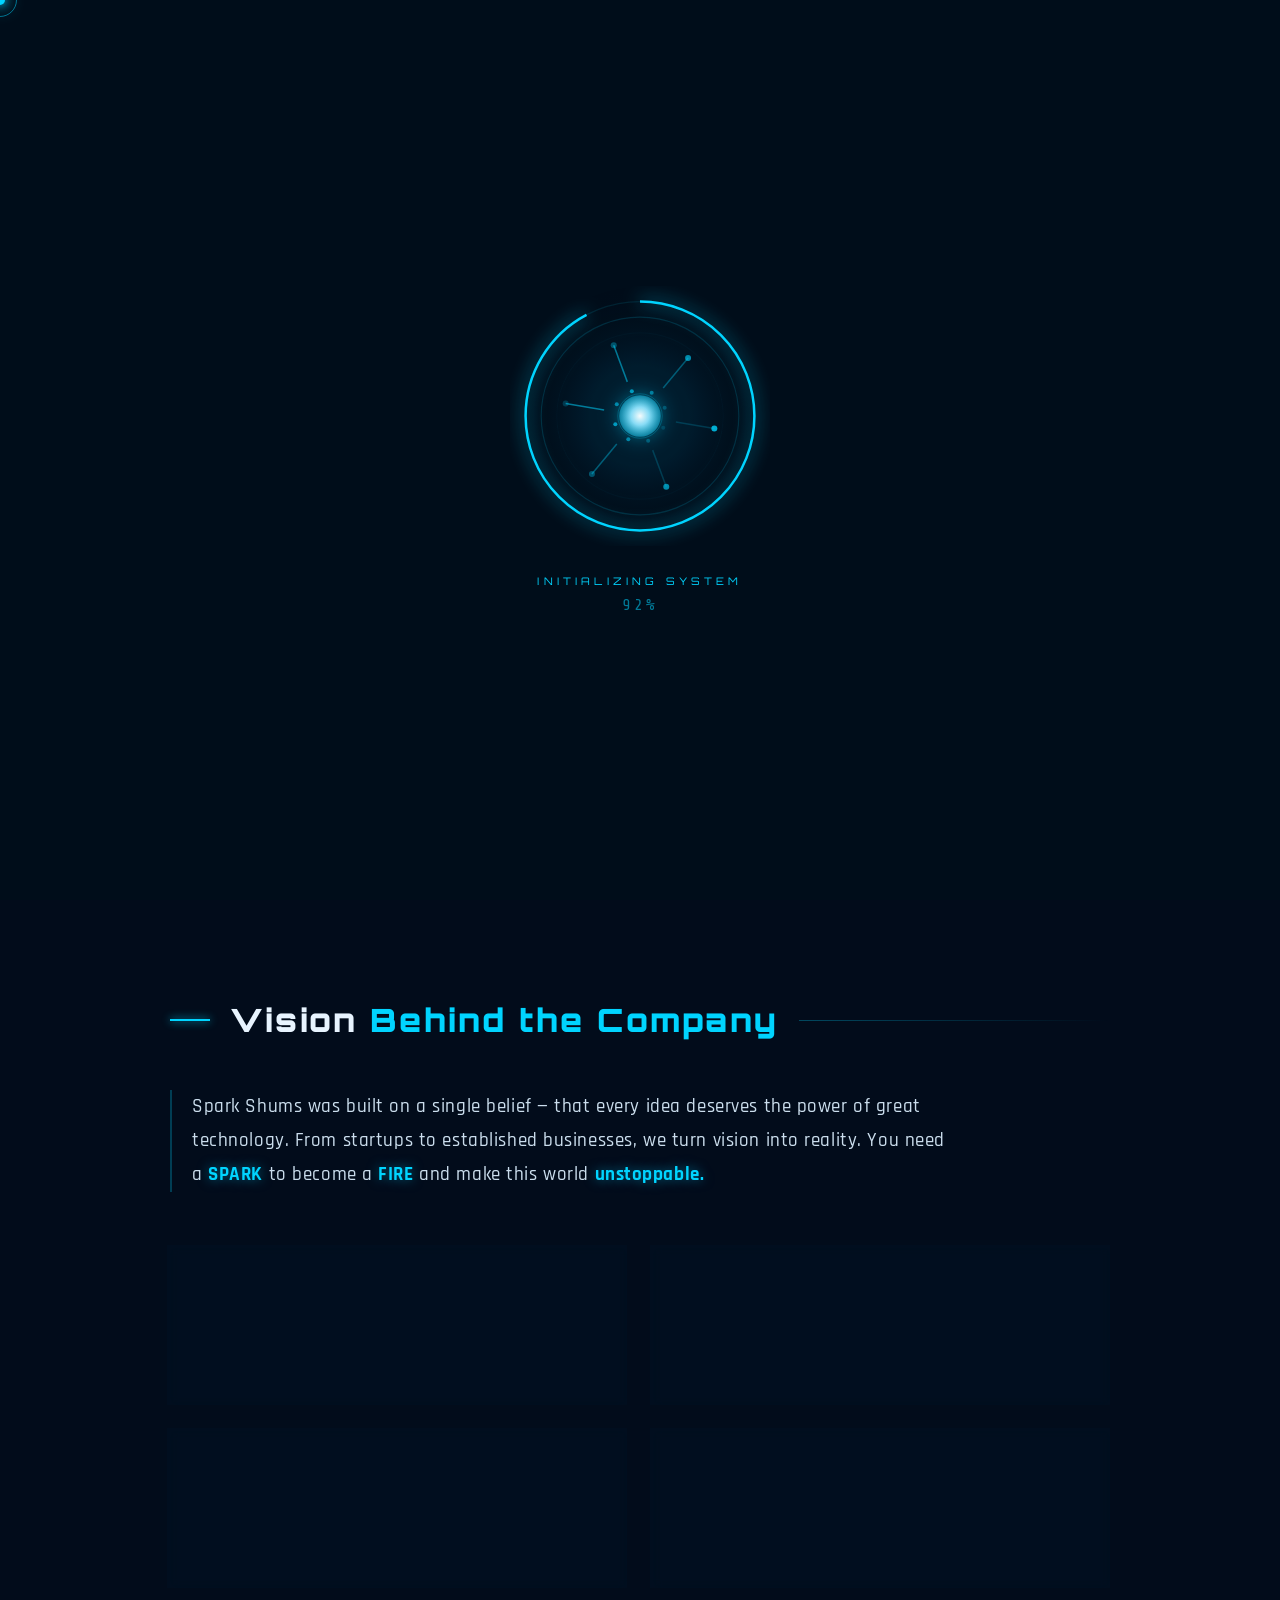
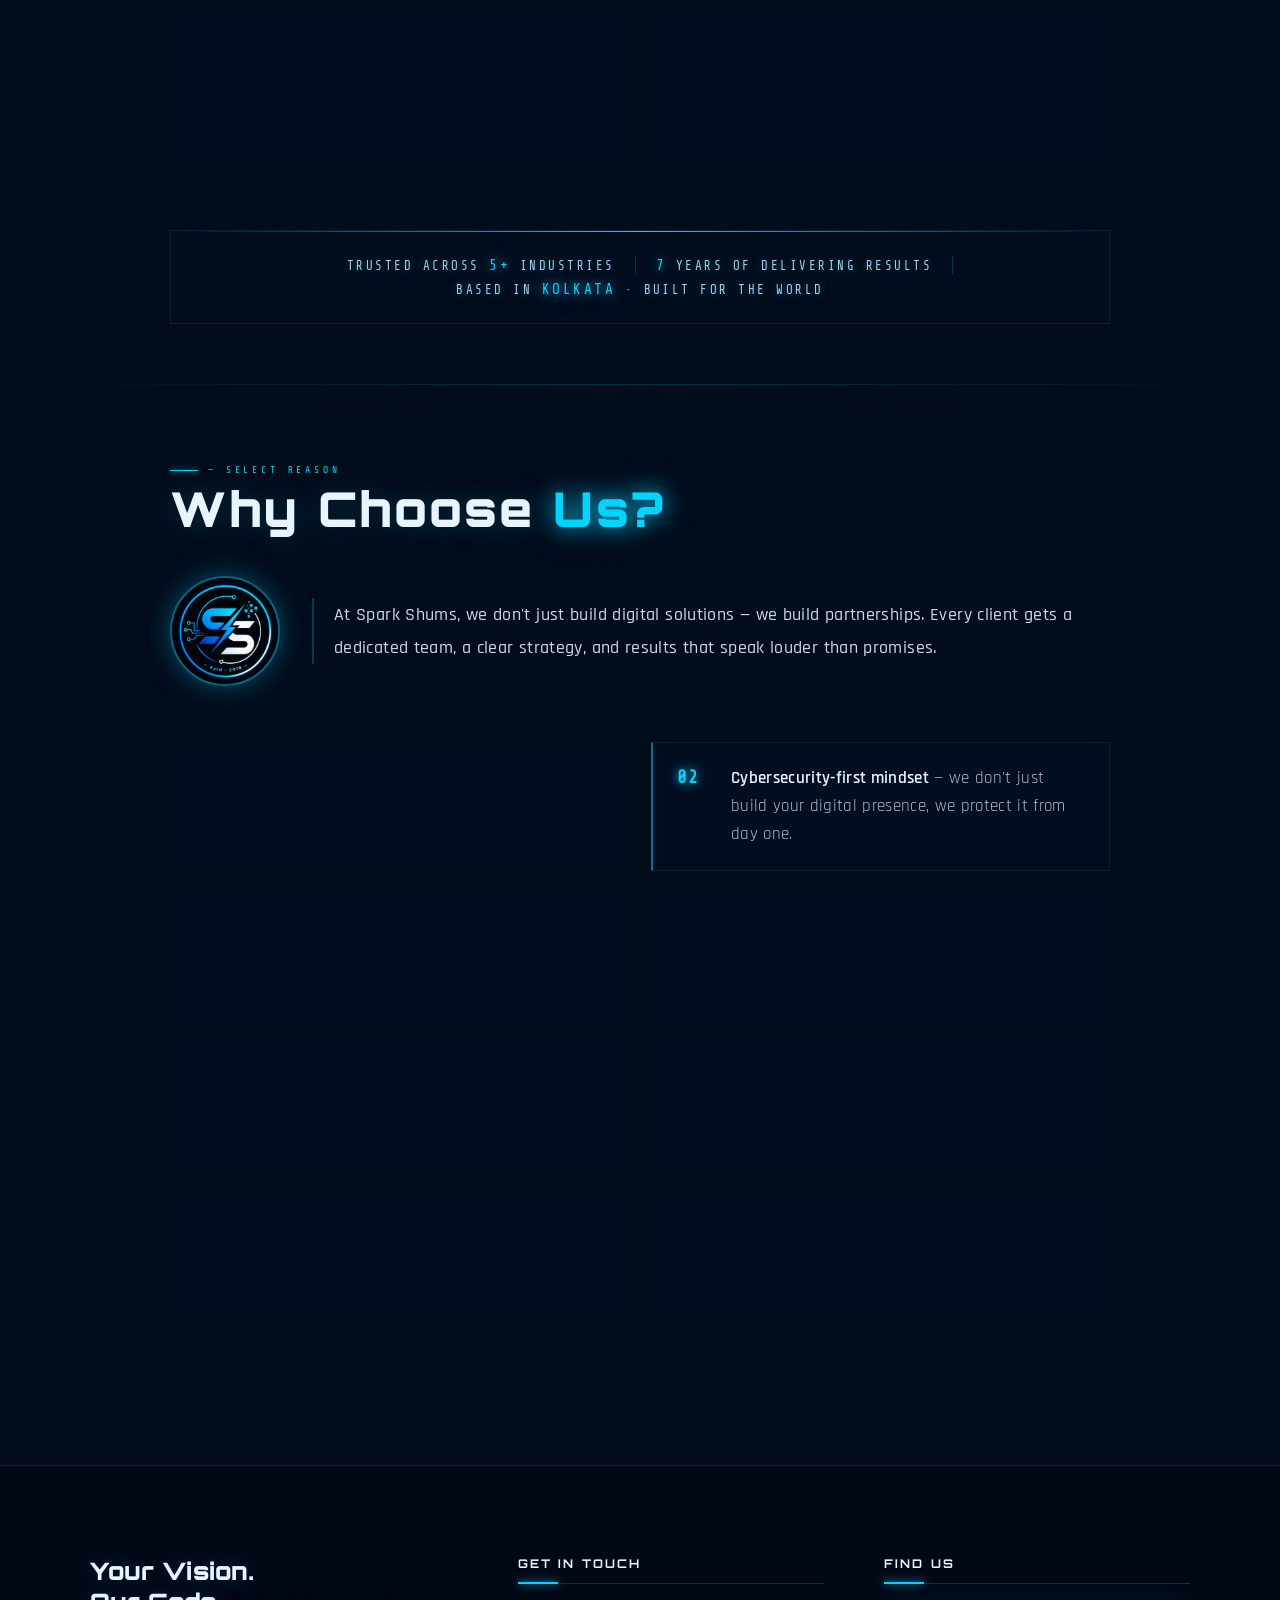
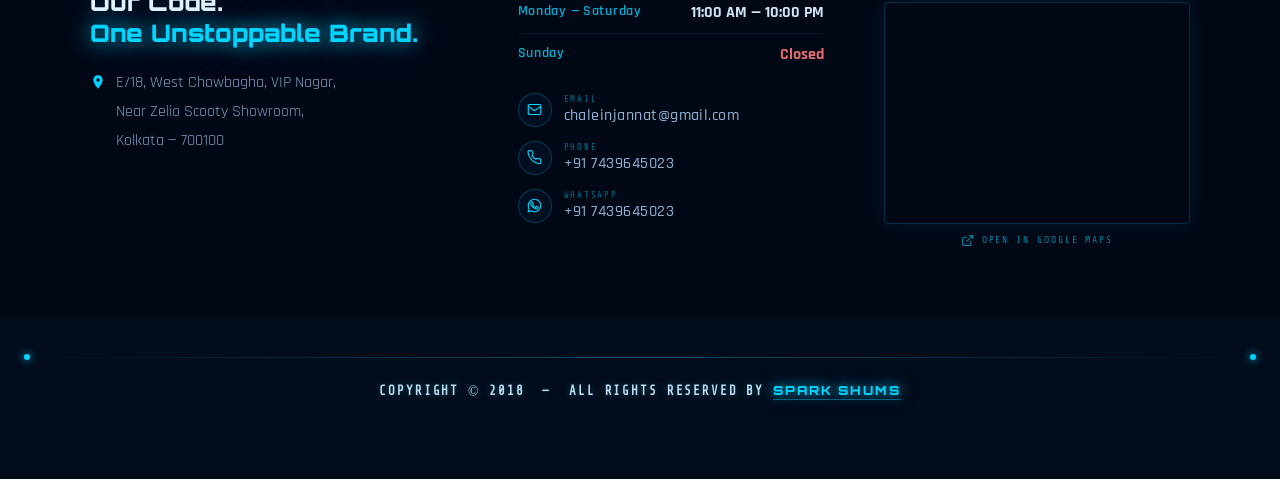
==== index.html @ 6a5eb7f6 "Add files via upload" ====
<!DOCTYPE html>
<html lang="en">
<head>
<meta charset="UTF-8">
<meta name="viewport" content="width=device-width, initial-scale=1.0, maximum-scale=1.0">
<meta name="theme-color" content="#020c1b">
<title>Home — Spark Shums</title>
<link rel="stylesheet" href="style.css">
<style>
/* ===== HOME PAGE SPECIFIC ===== */

/* Home layout */
#home {
  min-height: calc(100vh - var(--nav-h));
  display: flex;
  flex-direction: column;
  align-items: center;
  justify-content: center;
  padding: 40px 24px 80px;
  position: relative;
  gap: 40px;
}
@media(min-width:820px){
  #home {
    flex-direction: row;
    align-items: center;
    padding: 60px 8% 60px 10%;
    gap: 0;
  }
}

/* Text side */
.home-text {
  flex: 1;
  display: flex;
  flex-direction: column;
  align-items: flex-start;
  max-width: 560px;
}

@media(min-width:820px){
  .home-text {
    padding-right: 40px;
  }
}

.home-tag {
  font-family: 'Share Tech Mono', monospace;
  font-size: 0.62rem;
  color: var(--blue-glow);
  letter-spacing: 0.35em;
  margin-bottom: 20px;
  opacity: 0.8;
  display: flex;
  align-items: center;
  gap: 10px;
}
.home-tag::before {
  content:'';
  display:inline-block;
  width:30px; height:1px;
  background:var(--blue-glow);
  box-shadow:0 0 6px var(--blue-glow);
  flex-shrink:0;
}

.home-title {
  font-family: 'Orbitron', monospace;
  font-size: clamp(2rem, 8vw, 4.2rem);
  font-weight: 900;
  line-height: 1.05;
  color: var(--white-cold);
  text-shadow: 0 0 40px rgba(0,212,255,0.25);
  margin-bottom: 22px;
}
.home-title .accent {
  color: var(--blue-glow);
  text-shadow: var(--text-glow);
  display: block;
}

.home-sub {
  font-size: clamp(0.95rem, 3vw, 1.1rem);
  color: rgba(220,240,255,0.88);
  line-height: 1.7;
  font-weight: 500;
  letter-spacing: 0.04em;
  margin-bottom: 32px;
  max-width: 440px;
}

.hud-stats {
  display: flex;
  align-items: center;
  gap: 16px;
  flex-wrap: wrap;
}
.stat-block {
  font-family: 'Share Tech Mono', monospace;
  font-size: clamp(0.65rem, 1.5vw, 0.75rem);
  color: rgba(0,212,255,0.6);
  letter-spacing: 0.12em;
  line-height: 1.5;
}
.stat-block strong {
  display: block;
  font-size: clamp(1.4rem, 3.5vw, 2rem);
  color: var(--blue-glow);
  font-weight: 700;
  text-shadow: 0 0 14px rgba(0,212,255,0.8), 0 0 28px rgba(0,212,255,0.4);
  letter-spacing: 0.05em;
  line-height: 1.1;
  margin-bottom: 4px;
}
.stat-sep {
  width: 1px;
  height: 40px;
  background: rgba(0,212,255,0.25);
  flex-shrink: 0;
}

/* Arc reactor side */
.arc-wrap {
  position: relative;
  display: flex;
  align-items: center;
  justify-content: center;
  flex-shrink: 0;
  /* Limit pointer area to exact canvas size so scrolling outside works */
  pointer-events: none;
}

#arcCanvas {
  width: 280px;
  height: 280px;
  touch-action: pan-y; /* allow vertical scroll on mobile */
  cursor: grab;
  display: block;
  pointer-events: auto;
}
#arcCanvas:active{ cursor:grabbing; }

@media(min-width:400px){ #arcCanvas{ width:320px; height:320px; } }
@media(min-width:820px){
  #arcCanvas{
    width:500px; height:500px;
    touch-action: none; /* full control on desktop */
  }
}
@media(min-width:1100px){ #arcCanvas{ width:560px; height:560px; } }

.arc-hint {
  position:absolute; bottom:-26px; left:50%; transform:translateX(-50%);
  font-family:'Share Tech Mono',monospace;
  font-size:0.55rem; color:rgba(0,212,255,0.35);
  letter-spacing:0.3em; white-space:nowrap;
  animation:blink 2s ease-in-out infinite;
}

/* ===== VISION SECTION ===== */
#vision {
  position: relative;
  z-index: 10;
  padding: 60px 24px 50px;
  max-width: 1100px;
  margin: 0 auto;
}

@media(min-width:600px){ #vision{ padding:80px 40px 50px; } }
@media(min-width:900px){ #vision{ padding:100px 80px 60px; } }

/* Section heading row */
.vision-heading-row {
  display: flex;
  align-items: center;
  gap: 20px;
  margin-bottom: 50px;
}
.vision-heading-row::before {
  content:'';
  display: none;
  width: 40px; height: 2px;
  background: var(--blue-glow);
  box-shadow: 0 0 8px var(--blue-glow);
  flex-shrink: 0;
}
.vision-heading-row::after {
  content:'';
  display: none;
  flex: 1;
  height: 1px;
  background: linear-gradient(90deg, rgba(0,212,255,0.3), transparent);
}
@media(min-width:600px){
  .vision-heading-row::before { display: block; }
  .vision-heading-row::after  { display: block; }
}

.vision-heading {
  font-family: 'Orbitron', monospace;
  font-size: clamp(1.2rem, 4vw, 2rem);
  font-weight: 900;
  color: var(--white-cold);
  letter-spacing: 0.08em;
  white-space: nowrap;
}
.vision-heading span { color: var(--blue-glow); }

/* Intro paragraph */
.vision-intro {
  font-family: 'Rajdhani', sans-serif;
  font-size: clamp(1rem, 2.5vw, 1.18rem);
  color: rgba(220,240,255,0.92);
  line-height: 1.8;
  font-weight: 500;
  letter-spacing: 0.03em;
  margin-bottom: 56px;
  max-width: 780px;
  border-left: 2px solid rgba(0,212,255,0.25);
  padding-left: 20px;
}
.vision-intro strong {
  color: var(--blue-glow);
  font-weight: 700;
  text-shadow: 0 0 12px rgba(0,212,255,0.5);
}

/* Points grid */
.vision-points {
  display: grid;
  grid-template-columns: 1fr;
  gap: 20px;
  margin-bottom: 60px;
}
@media(min-width:700px){
  .vision-points { grid-template-columns: 1fr 1fr; gap: 22px; }
}
@media(min-width:1000px){
  .vision-points { grid-template-columns: 1fr 1fr; gap: 26px; }
}

.vision-point {
  display: flex;
  align-items: flex-start;
  gap: 18px;
  padding: 22px 24px;
  border: 1px solid rgba(0,212,255,0.1);
  border-left: 2px solid rgba(0,212,255,0.5);
  background: rgba(0,20,40,0.35);
  backdrop-filter: blur(4px);
  position: relative;
  transition: border-color 0.3s, background 0.3s, transform 0.3s;
  cursor: default;
}
.vision-point:hover {
  border-left-color: var(--blue-glow);
  border-color: rgba(0,212,255,0.25);
  background: rgba(0,30,55,0.5);
  transform: translateX(4px);
  box-shadow: 0 0 24px rgba(0,212,255,0.06), -3px 0 12px rgba(0,212,255,0.15);
}

/* Number badge */
.vp-num {
  font-family: 'Share Tech Mono', monospace;
  font-size: 1.1rem;
  color: var(--blue-glow);
  text-shadow: 0 0 10px rgba(0,212,255,0.8), 0 0 20px rgba(0,212,255,0.4);
  flex-shrink: 0;
  min-width: 36px;
  padding-top: 2px;
  letter-spacing: 0.05em;
  font-weight: 700;
}

/* Point text */
.vp-text {
  font-family: 'Rajdhani', sans-serif;
  font-size: clamp(0.95rem, 2vw, 1.05rem);
  color: rgba(210,235,255,0.8);
  line-height: 1.65;
  font-weight: 400;
  letter-spacing: 0.02em;
}
.vp-text strong {
  color: var(--white-cold);
  font-weight: 600;
}

/* Credibility bar */
.vision-cred {
  display: flex;
  align-items: center;
  justify-content: center;
  flex-wrap: wrap;
  gap: 0;
  padding: 22px 24px;
  border: 1px solid rgba(0,212,255,0.12);
  background: rgba(0,15,30,0.4);
  position: relative;
}
.vision-cred::before {
  content:'';
  position: absolute;
  top:0; left:0; right:0;
  height: 1px;
  background: linear-gradient(90deg, transparent, var(--blue-glow), transparent);
}

.cred-item {
  font-family: 'Share Tech Mono', monospace;
  font-size: clamp(0.65rem, 1.8vw, 0.78rem);
  color: rgba(180,230,255,0.9);
  letter-spacing: 0.2em;
  text-transform: uppercase;
  padding: 4px 20px;
  white-space: nowrap;
  text-shadow: 0 0 8px rgba(0,212,255,0.4);
}
.cred-item span {
  color: var(--blue-glow);
  font-size: 0.9rem;
  text-shadow: 0 0 12px rgba(0,212,255,0.9), 0 0 24px rgba(0,212,255,0.5);
}
.cred-sep {
  width: 1px; height: 18px;
  background: rgba(0,212,255,0.2);
  flex-shrink: 0;
}

/* ===== WHY CHOOSE US ===== */
#whychoose {
  position: relative;
  z-index: 10;
  padding: 50px 24px 100px;
  max-width: 1100px;
  margin: 0 auto;
}
@media(min-width:600px){ #whychoose{ padding:60px 40px 100px; } }
@media(min-width:900px){ #whychoose{ padding:80px 80px 120px; } }

/* Tilted heading */
.wcu-heading-wrap {
  margin-bottom: 20px;
  display: flex;
  align-items: center;
  gap: 18px;
}
.wcu-heading-wrap::after {
  content:'';
  flex:1; height:1px;
  background: linear-gradient(90deg, rgba(0,212,255,0.3), transparent);
  display: none;
}
@media(min-width:600px){ .wcu-heading-wrap::after{ display:block; } }

.wcu-label {
  font-family: 'Share Tech Mono', monospace;
  font-size: 0.6rem;
  color: var(--blue-glow);
  letter-spacing: 0.4em;
  opacity: 0.7;
  text-transform: uppercase;
  margin-bottom: 8px;
  display: flex;
  align-items: center;
  gap: 10px;
}
.wcu-label::before {
  content:''; display:inline-block;
  width:28px; height:1px;
  background:var(--blue-glow);
  box-shadow:0 0 6px var(--blue-glow);
  flex-shrink:0;
}

.wcu-heading {
  font-family: 'Orbitron', monospace;
  font-size: clamp(1.6rem, 5vw, 3rem);
  font-weight: 900;
  color: var(--white-cold);
  letter-spacing: 0.06em;
  display: inline-block;
  transform: rotate(-2deg);
  transform-origin: left center;
  text-shadow: 0 0 30px rgba(0,212,255,0.2);
  margin-bottom: 40px;
  line-height: 1.1;
}
.wcu-heading span {
  color: var(--blue-glow);
  text-shadow: var(--text-glow);
}

/* Logo + intro row */
.wcu-intro-row {
  display: flex;
  align-items: flex-start;
  gap: 32px;
  margin-bottom: 56px;
  flex-direction: column;
  align-items: center;
  text-align: center;
}
@media(min-width:700px){
  .wcu-intro-row {
    flex-direction: row;
    align-items: center;
    text-align: left;
  }
}

.wcu-logo-block {
  flex-shrink: 0;
  display: flex;
  flex-direction: column;
  align-items: center;
  gap: 10px;
}
.wcu-logo-name {
  display: block;
  font-family: 'Orbitron', monospace;
  font-size: 0.9rem;
  font-weight: 900;
  color: var(--blue-glow);
  letter-spacing: 0.15em;
  text-shadow: var(--text-glow);
  white-space: nowrap;
}
@media(min-width:700px){
  .wcu-logo-name { display: none; }
}

.wcu-logo {
  flex-shrink: 0;
  width: 100px; height: 100px;
  border-radius: 50%;
  border: 2px solid rgba(0,212,255,0.45);
  box-shadow: 0 0 24px rgba(0,212,255,0.25), 0 0 48px rgba(0,212,255,0.1);
  overflow: hidden;
  position: relative;
}
.wcu-logo::before {
  content:''; position:absolute; inset:-2px;
  border-radius:50%;
  border:1px solid rgba(0,212,255,0.15);
  animation: spinRing 10s linear infinite;
}
@keyframes spinRing { to { transform:rotate(360deg); } }
.wcu-logo img {
  width:100%; height:100%; object-fit:cover; border-radius:50%;
}

@media(min-width:700px){
  .wcu-logo { width:110px; height:110px; }
}

.wcu-intro {
  font-family: 'Rajdhani', sans-serif;
  font-size: clamp(1rem, 2.5vw, 1.15rem);
  color: rgba(220,240,255,0.9);
  line-height: 1.8;
  font-weight: 500;
  letter-spacing: 0.02em;
  border-left: 2px solid rgba(0,212,255,0.25);
  padding-left: 20px;
}

/* Points — same grid as vision */
.wcu-points {
  display: grid;
  grid-template-columns: 1fr;
  gap: 20px;
  margin-bottom: 0;
}
@media(min-width:700px){
  .wcu-points { grid-template-columns: 1fr 1fr; gap: 22px; }
}

.wcu-point {
  display: flex;
  align-items: flex-start;
  gap: 18px;
  padding: 22px 24px;
  border: 1px solid rgba(0,212,255,0.1);
  border-left: 2px solid rgba(0,212,255,0.5);
  background: rgba(0,20,40,0.35);
  backdrop-filter: blur(4px);
  transition: border-color 0.3s, background 0.3s, transform 0.3s;
  cursor: default;
}
.wcu-point:hover {
  border-left-color: var(--blue-glow);
  border-color: rgba(0,212,255,0.25);
  background: rgba(0,30,55,0.5);
  transform: translateX(4px);
  box-shadow: 0 0 24px rgba(0,212,255,0.06), -3px 0 12px rgba(0,212,255,0.15);
}
.wcu-num {
  font-family: 'Share Tech Mono', monospace;
  font-size: 1.1rem;
  color: var(--blue-glow);
  text-shadow: 0 0 10px rgba(0,212,255,0.8), 0 0 20px rgba(0,212,255,0.4);
  flex-shrink: 0;
  min-width: 36px;
  padding-top: 2px;
  letter-spacing: 0.05em;
  font-weight: 700;
}
.wcu-text {
  font-family: 'Rajdhani', sans-serif;
  font-size: clamp(0.95rem, 2vw, 1.05rem);
  color: rgba(210,235,255,0.8);
  line-height: 1.65;
  font-weight: 400;
  letter-spacing: 0.02em;
}
.wcu-text strong { color: var(--white-cold); font-weight: 600; }

/* Section separator */
.section-sep {
  width: 100%;
  height: 1px;
  background: linear-gradient(90deg, transparent, rgba(0,212,255,0.2), transparent);
  margin: 0;
  position: relative;
  z-index: 10;
}


</style>
</head>
<body id="top">

<!-- Cursor -->
<div class="cursor" id="cursor"></div>
<div class="cursor-ring" id="cursorRing"></div>

<!-- HUD corners -->
<div class="hud-corner hud-tl"></div>
<div class="hud-corner hud-tr"></div>
<div class="hud-corner hud-bl"></div>
<div class="hud-corner hud-br"></div>

<!-- Techy BG -->
<div class="techy-bg">
  <div class="scanline"></div>
  <div class="scanline"></div>
  <div class="scanline"></div>
</div>

<!-- Loader -->
<div id="loader">
  <canvas id="loaderCanvas" width="260" height="260"></canvas>
  <div class="loader-label">Initializing System</div>
  <div class="loader-pct" id="loaderPct">0%</div>
</div>

<!-- Header -->
<header>
  <a href="index.html" class="logo-mark">
    <img src="logo.png" alt="Spark Shums" style="width:44px;height:44px;border-radius:50%;object-fit:cover;border:1.5px solid rgba(0,212,255,0.5);box-shadow:0 0 12px rgba(0,212,255,0.4);">
  </a>
  <nav class="nav-desktop">
    <a href="index.html">Home</a>
    <a href="about.html">About</a>
    <a href="ceo.html">CEO</a>
    <a href="works.html">Works</a>
    <a href="achievements.html">Achievements</a>
    <a href="contact.html">Contact</a>
  </nav>
  <button class="hamburger" aria-label="Menu">
    <span></span><span></span><span></span>
  </button>
</header>

<!-- Mobile nav -->
<nav class="nav-mobile">
  <a href="index.html">Home</a>
  <a href="about.html">About</a>
  <a href="ceo.html">CEO</a>
  <a href="works.html">Works</a>
  <a href="achievements.html">Achievements</a>
  <a href="contact.html">Contact</a>
</nav>

<!-- Page -->
<div class="page-wrapper">
  <section id="home">

    <!-- Text -->
    <div class="home-text fade-up">
      <div class="home-tag">SYSTEM ONLINE — JARVIS v7.0</div>
      <h1 class="home-title">
        Welcome to<br>
        <span class="accent">the FUTURE</span>
      </h1>
      <p class="home-sub">
        Next-generation solutions forged at the intersection of innovation, technology, and bold vision. Where ideas become reality.
      </p>
      <div class="hud-stats">
        <div class="stat-block"><strong>7+</strong>Years Active</div>
        <div class="stat-sep"></div>
        <div class="stat-block"><strong>2018</strong>Founded</div>
        <div class="stat-sep"></div>
        <div class="stat-block"><strong>100%</strong>Committed</div>
      </div>
    </div>

    <!-- Arc Reactor -->
    <div class="arc-wrap fade-up" style="transition-delay:0.25s">
      <canvas id="arcCanvas" width="420" height="420"></canvas>
      <div class="arc-hint">DRAG · ROTATE · EXPLORE</div>
    </div>

  </section>

  <!-- ===== VISION SECTION ===== -->
  <section id="vision">

    <!-- Heading -->
    <div class="vision-heading-row fade-up">
      <h2 class="vision-heading">Vision <span>Behind the Company</span></h2>
    </div>

    <!-- Intro para -->
    <p class="vision-intro fade-up" style="transition-delay:0.1s">
      Spark Shums was built on a single belief — that every idea deserves the power of great technology.
      From startups to established businesses, we turn vision into reality.
      You need a <strong>SPARK</strong> to become a <strong>FIRE</strong> and make this world <strong>unstoppable.</strong>
    </p>

    <!-- Points -->
    <div class="vision-points">

      <div class="vision-point fade-up" style="transition-delay:0.15s">
        <div class="vp-num">01</div>
        <div class="vp-text">Transforming bold ideas into powerful digital realities through <strong>cutting-edge innovation, technology, and creative thinking.</strong></div>
      </div>

      <div class="vision-point fade-up" style="transition-delay:0.2s">
        <div class="vp-num">02</div>
        <div class="vp-text">Delivering smart, end-to-end solutions across <strong>Website Development, UI/UX Design, Ethical Hacking, Digital Marketing, and Branding</strong> — all under one futuristic platform.</div>
      </div>

      <div class="vision-point fade-up" style="transition-delay:0.25s">
        <div class="vp-num">03</div>
        <div class="vp-text">Empowering businesses, startups, and individuals with modern technology that drives <strong>measurable growth, strong security, and a commanding online presence.</strong></div>
      </div>

      <div class="vision-point fade-up" style="transition-delay:0.3s">
        <div class="vp-num">04</div>
        <div class="vp-text">Combining deep <strong>technical expertise</strong> with creative design and strategic marketing to craft digital experiences that leave a lasting impact.</div>
      </div>

      <div class="vision-point fade-up" style="transition-delay:0.35s">
        <div class="vp-num">05</div>
        <div class="vp-text">Building long-term trust through <strong>professionalism, transparent problem-solving,</strong> and a client-first approach that always puts your success at the center.</div>
      </div>

      <div class="vision-point fade-up" style="transition-delay:0.4s">
        <div class="vp-num">06</div>
        <div class="vp-text">Creating next-generation digital solutions that are <strong>fast, secure, visually compelling,</strong> and built to perform — turning passion and vision into a brand that inspires worldwide.</div>
      </div>

    </div>

    <!-- Credibility bar -->
    <div class="vision-cred fade-up" style="transition-delay:0.45s">
      <div class="cred-item">Trusted across <span>5+</span> Industries</div>
      <div class="cred-sep"></div>
      <div class="cred-item"><span>7</span> Years of Delivering Results</div>
      <div class="cred-sep"></div>
      <div class="cred-item">Based in <span>Kolkata</span> · Built for the World</div>
    </div>

  </section>

  <!-- ===== WHY CHOOSE US ===== -->
  <div class="section-sep"></div>
  <section id="whychoose">

    <div class="wcu-label fade-up">— Select Reason</div>

    <h2 class="wcu-heading fade-up" style="transition-delay:0.08s">
      Why Choose <span>Us?</span>
    </h2>

    <!-- Logo + intro -->
    <div class="wcu-intro-row fade-up" style="transition-delay:0.12s">
      <div class="wcu-logo-block">
        <div class="wcu-logo">
          <img src="logo.png" alt="Spark Shums">
        </div>
        <span class="wcu-logo-name">Spark Shums</span>
      </div>
      <p class="wcu-intro">
        At Spark Shums, we don't just build digital solutions — we build partnerships.
        Every client gets a dedicated team, a clear strategy, and results that speak
        louder than promises.
      </p>
    </div>

    <!-- Points -->
    <div class="wcu-points">

      <div class="wcu-point fade-up" style="transition-delay:0.15s">
        <div class="wcu-num">01</div>
        <div class="wcu-text">Expert team across <strong>Web Development, UI/UX, Ethical Hacking, Digital Marketing and Branding</strong> — one team, every solution.</div>
      </div>

      <div class="wcu-point fade-up" style="transition-delay:0.2s">
        <div class="wcu-num">02</div>
        <div class="wcu-text"><strong>Cybersecurity-first mindset</strong> — we don't just build your digital presence, we protect it from day one.</div>
      </div>

      <div class="wcu-point fade-up" style="transition-delay:0.25s">
        <div class="wcu-num">03</div>
        <div class="wcu-text">Real results for real businesses — from <strong>startups finding their footing</strong> to established brands scaling higher.</div>
      </div>

      <div class="wcu-point fade-up" style="transition-delay:0.3s">
        <div class="wcu-num">04</div>
        <div class="wcu-text"><strong>Transparent, honest, client-first</strong> — no hidden costs, no vague timelines, just clear communication and delivered work.</div>
      </div>

      <div class="wcu-point fade-up" style="transition-delay:0.35s">
        <div class="wcu-num">05</div>
        <div class="wcu-text"><strong>7 years of diverse industrial experience</strong> means we've seen the challenges — and we know exactly how to solve them.</div>
      </div>

      <div class="wcu-point fade-up" style="transition-delay:0.4s">
        <div class="wcu-num">06</div>
        <div class="wcu-text"><strong>Creative-first approach</strong> — every design we deliver is custom-built, pixel-perfect, and aligned with your unique brand identity.</div>
      </div>

      <div class="wcu-point fade-up" style="transition-delay:0.45s">
        <div class="wcu-num">07</div>
        <div class="wcu-text"><strong>End-to-end service</strong> — from ideation and design to development, launch, and post-delivery support, we stay with you throughout.</div>
      </div>

      <div class="wcu-point fade-up" style="transition-delay:0.5s">
        <div class="wcu-num">08</div>
        <div class="wcu-text"><strong>Affordable, scalable solutions</strong> built for every budget — whether you're a solo entrepreneur or a growing enterprise, we have a plan for you.</div>
      </div>

    </div>

  </section>

</div>

<!-- ===== CONTACT FOOTER SECTION ===== -->
<section id="contact-footer">
  <div class="cf-grid">

    <!-- Col 1: Brand + Address -->
    <div class="fade-up">
      <h3 class="cf-brand-tagline">
        Your Vision.<br>Our Code.<br>
        <span>One Unstoppable Brand.</span>
      </h3>
      <div class="cf-address">
        <span class="cf-address-icon">
          <svg viewBox="0 0 24 24" xmlns="http://www.w3.org/2000/svg"><path d="M12 2C8.13 2 5 5.13 5 9c0 5.25 7 13 7 13s7-7.75 7-13c0-3.87-3.13-7-7-7zm0 9.5c-1.38 0-2.5-1.12-2.5-2.5s1.12-2.5 2.5-2.5 2.5 1.12 2.5 2.5-1.12 2.5-2.5 2.5z"/></svg>
        </span>
        <span>E/18, West Chowbagha, VIP Nagar,<br>Near Zelio Scooty Showroom,<br>Kolkata — 700100</span>
      </div>
    </div>

    <!-- Col 2: Get In Touch -->
    <div class="fade-up" style="transition-delay:0.1s">
      <div class="cf-col-title">Get In Touch</div>
      <div class="cf-timing">
        <div class="cf-timing-row">
          <span class="cf-timing-label">Monday — Saturday</span>
          <span class="cf-timing-val">11:00 AM — 10:00 PM</span>
        </div>
        <div class="cf-timing-row">
          <span class="cf-timing-label">Sunday</span>
          <span class="cf-timing-val cf-timing-closed">Closed</span>
        </div>
      </div>
      <div class="cf-links">
        <div class="cf-link-row">
          <div class="cf-link-icon">
            <svg viewBox="0 0 24 24"><rect x="2" y="4" width="20" height="16" rx="2"/><path d="M2 7l10 7 10-7"/></svg>
          </div>
          <div>
            <span class="cf-link-label">Email</span>
            <a href="mailto:chaleinjannat@gmail.com?subject=Enquiry%20from%20Portfolio" title="Send us an email">chaleinjannat@gmail.com</a>
          </div>
        </div>
        <div class="cf-link-row">
          <div class="cf-link-icon">
            <svg viewBox="0 0 24 24"><path d="M22 16.92v3a2 2 0 0 1-2.18 2 19.79 19.79 0 0 1-8.63-3.07A19.5 19.5 0 0 1 4.63 12 19.79 19.79 0 0 1 1.55 3.4 2 2 0 0 1 3.52 1h3a2 2 0 0 1 2 1.72c.127.96.361 1.903.7 2.81a2 2 0 0 1-.45 2.11L7.91 8.73a16 16 0 0 0 6.16 6.16l1.08-.87a2 2 0 0 1 2.11-.45c.907.339 1.85.573 2.81.7A2 2 0 0 1 22 16.92z"/></svg>
          </div>
          <div>
            <span class="cf-link-label">Phone</span>
            <a href="tel:+917439645023">+91 7439645023</a>
          </div>
        </div>
        <div class="cf-link-row">
          <div class="cf-link-icon">
            <svg viewBox="0 0 24 24"><path d="M17.472 14.382c-.297-.149-1.758-.867-2.03-.967-.273-.099-.471-.148-.67.15-.197.297-.767.966-.94 1.164-.173.199-.347.223-.644.075-.297-.15-1.255-.463-2.39-1.475-.883-.788-1.48-1.761-1.653-2.059-.173-.297-.018-.458.13-.606.134-.133.298-.347.446-.52.149-.174.198-.298.298-.497.099-.198.05-.371-.025-.52-.075-.149-.669-1.612-.916-2.207-.242-.579-.487-.5-.669-.51-.173-.008-.371-.01-.57-.01-.198 0-.52.074-.792.372-.272.297-1.04 1.016-1.04 2.479 0 1.462 1.065 2.875 1.213 3.074.149.198 2.096 3.2 5.077 4.487.709.306 1.262.489 1.694.625.712.227 1.36.195 1.871.118.571-.085 1.758-.719 2.006-1.413.248-.694.248-1.289.173-1.413-.074-.124-.272-.198-.57-.347z"/><path d="M11.999 2C6.477 2 2 6.477 2 12c0 1.821.487 3.53 1.338 5L2 22l5.133-1.32A9.953 9.953 0 0 0 12 22c5.523 0 10-4.477 10-10S17.523 2 11.999 2z"/></svg>
          </div>
          <div>
            <span class="cf-link-label">WhatsApp</span>
            <a href="https://wa.me/917439645023" target="_blank" title="Chat on WhatsApp">+91 7439645023</a>
          </div>
        </div>
      </div>
    </div>

    <!-- Col 3: Map -->
    <div class="fade-up" style="transition-delay:0.2s">
      <div class="cf-col-title">Find Us</div>
      <div class="cf-map-wrap">
        <iframe
          src="https://www.google.com/maps/embed?pb=!1m18!1m12!1m3!1d471.8!2d88.4040361!3d22.5296363!2m3!1f0!2f0!3f0!3m2!1i1024!2i768!4f13.1!3m3!1m2!1s0x3a027500592e4001%3A0x801f4e1fff0c3786!2sElectro+Dream+%7C+Zelio+electric+scooter+showroom!5e0!3m2!1sen!2sin!4v1"
          allowfullscreen=""
          loading="lazy"
          referrerpolicy="no-referrer-when-downgrade"
          title="Spark Shums Location">
        </iframe>
      </div>
      <a href="https://www.google.com/maps/place/Electro+Dream/@22.5296363,88.4040361,17z" target="_blank" class="cf-map-link">
        <svg viewBox="0 0 24 24"><path d="M18 13v6a2 2 0 0 1-2 2H5a2 2 0 0 1-2-2V8a2 2 0 0 1 2-2h6"/><polyline points="15 3 21 3 21 9"/><line x1="10" y1="14" x2="21" y2="3"/></svg>
        Open in Google Maps
      </a>
    </div>

  </div>
</section>

<!-- ===== FOOTER ===== -->
<footer id="site-footer" style="padding-bottom:80px;">
  <div class="footer-line"></div>
  <div class="footer-inner">
    <p class="footer-copy">
      Copyright <span class="copy-sym">&copy;</span> 2018 &nbsp;&mdash;&nbsp; All Rights Reserved by <a href="index.html#top" class="footer-brand">Spark Shums</a>
    </p>
  </div>
</footer>

<!-- ===== SMART SCROLL ARROW ===== -->
<button id="smartArrow" aria-label="Scroll">
  <svg viewBox="0 0 24 24"><polyline points="6 9 12 15 18 9"/></svg>
  <span class="arrow-label">Scroll</span>
</button>

<script src="shared.js"></script>
<script>
// ===== 3D ARC REACTOR =====
(function(){
  const canvas = document.getElementById('arcCanvas');
  if(!canvas) return;
  const ctx = canvas.getContext('2d');
  const W=canvas.width, H=canvas.height;
  const cx=W/2, cy=H/2;

  let rotX=0.18, rotY=0;
  let targetRotX=0.18, targetRotY=0;
  let isDragging=false, lastX=0, lastY=0;
  let velX=0, velY=0;
  let autoSpin=true, t=0;

  // Mouse
  canvas.addEventListener('mousedown', e=>{
    isDragging=true; autoSpin=false;
    lastX=e.clientX; lastY=e.clientY; velX=0; velY=0;
  });
  window.addEventListener('mousemove', e=>{
    if(!isDragging) return;
    const dx=e.clientX-lastX, dy=e.clientY-lastY;
    velX=dx*0.012; velY=dy*0.009;
    targetRotY+=dx*0.012; targetRotX+=dy*0.009;
    lastX=e.clientX; lastY=e.clientY;
  });
  window.addEventListener('mouseup',()=>{ isDragging=false; });

  // Touch
  canvas.addEventListener('touchstart', e=>{
    isDragging=true; autoSpin=false;
    lastX=e.touches[0].clientX; lastY=e.touches[0].clientY;
    velX=0; velY=0; e.preventDefault();
  },{passive:false});
  canvas.addEventListener('touchmove', e=>{
    if(!isDragging) return;
    const dx=e.touches[0].clientX-lastX, dy=e.touches[0].clientY-lastY;
    velX=dx*0.012; velY=dy*0.009;
    targetRotY+=dx*0.012; targetRotX+=dy*0.009;
    lastX=e.touches[0].clientX; lastY=e.touches[0].clientY;
    e.preventDefault();
  },{passive:false});
  canvas.addEventListener('touchend',()=>{ isDragging=false; });

  function project(x3,y3,z3){
    const cosY=Math.cos(rotY), sinY=Math.sin(rotY);
    const x2=x3*cosY-z3*sinY, z2=x3*sinY+z3*cosY;
    const cosX=Math.cos(rotX), sinX=Math.sin(rotX);
    const y2=y3*cosX-z2*sinX, z3f=y3*sinX+z2*cosX;
    const fov=650, sc=fov/(fov+z3f);
    return {x:cx+x2*sc, y:cy+y2*sc, z:z3f, scale:sc};
  }

  function ring3D(r,y,segs,color,lw,glow){
    const pts=[];
    for(let i=0;i<=segs;i++){
      const a=(i/segs)*Math.PI*2;
      pts.push(project(Math.cos(a)*r,y,Math.sin(a)*r));
    }
    if(glow){ctx.shadowBlur=glow; ctx.shadowColor=color;}
    ctx.beginPath(); ctx.moveTo(pts[0].x,pts[0].y);
    for(let i=1;i<pts.length;i++) ctx.lineTo(pts[i].x,pts[i].y);
    ctx.strokeStyle=color; ctx.lineWidth=lw; ctx.stroke();
    ctx.shadowBlur=0;
  }

  function hex3D(r,y,sides,fill){
    const pts=[];
    for(let i=0;i<sides;i++){
      const a=(i/sides)*Math.PI*2+Math.PI/6;
      pts.push(project(Math.cos(a)*r,y,Math.sin(a)*r));
    }
    ctx.beginPath(); ctx.moveTo(pts[0].x,pts[0].y);
    for(let i=1;i<pts.length;i++) ctx.lineTo(pts[i].x,pts[i].y);
    ctx.closePath(); ctx.fillStyle=fill; ctx.fill();
    ctx.strokeStyle='rgba(0,212,255,0.3)'; ctx.lineWidth=1; ctx.stroke();
  }

  function dot3D(x,y,z,r,col){
    const p=project(x,y,z);
    ctx.shadowBlur=12; ctx.shadowColor=col;
    ctx.beginPath(); ctx.arc(p.x,p.y,r*p.scale,0,Math.PI*2);
    ctx.fillStyle=col; ctx.fill(); ctx.shadowBlur=0;
  }

  function line3D(x1,y1,z1,x2,y2,z2,col,lw){
    const a=project(x1,y1,z1), b=project(x2,y2,z2);
    ctx.beginPath(); ctx.moveTo(a.x,a.y); ctx.lineTo(b.x,b.y);
    ctx.strokeStyle=col; ctx.lineWidth=lw; ctx.stroke();
  }

  function draw(){
    ctx.clearRect(0,0,W,H);
    // Atmosphere
    const atm=ctx.createRadialGradient(cx,cy,70,cx,cy,cx);
    atm.addColorStop(0,'rgba(0,120,180,0.09)');
    atm.addColorStop(1,'transparent');
    ctx.fillStyle=atm; ctx.fillRect(0,0,W,H);

    rotX=Math.max(-1.1,Math.min(1.1,rotX));

    // Outer housing
    hex3D(148,8,12,'rgba(1,10,22,0.92)');
    hex3D(148,-8,12,'rgba(1,10,22,0.92)');
    ring3D(148,8,80,'rgba(0,55,85,0.55)',2.5,0);
    ring3D(148,-8,80,'rgba(0,55,85,0.55)',2.5,0);
    for(let i=0;i<12;i++){
      const a=(i/12)*Math.PI*2;
      line3D(Math.cos(a)*148,-8,Math.sin(a)*148, Math.cos(a)*148,8,Math.sin(a)*148,'rgba(0,75,110,0.45)',1.8);
    }
    ring3D(148,0,80,'rgba(0,212,255,0.45)',2,10);

    // Middle rings
    ring3D(120,5,60,'rgba(0,145,195,0.3)',1.8,0);
    ring3D(120,-5,60,'rgba(0,145,195,0.3)',1.8,0);
    ring3D(120,0,60,'rgba(0,212,255,0.55)',1.5,8);

    // Spinning tech ring
    const sp=t*0.5;
    for(let i=0;i<16;i++){
      const a=(i/16)*Math.PI*2+sp;
      line3D(Math.cos(a)*95,2,Math.sin(a)*95, Math.cos(a)*115,2,Math.sin(a)*115,`rgba(0,180,220,${0.28+0.18*Math.sin(t*2+i)})`,1.5);
      dot3D(Math.cos(((i+.5)/16)*Math.PI*2+sp)*105,2,Math.sin(((i+.5)/16)*Math.PI*2+sp)*105,2.5,`rgba(0,212,255,${0.38+0.2*Math.sin(t+i)})`);
    }

    // Counter inner ring
    const cs=-t*0.8;
    for(let i=0;i<8;i++){
      const a=(i/8)*Math.PI*2+cs;
      line3D(Math.cos(a)*52,3,Math.sin(a)*52, Math.cos(a)*78,3,Math.sin(a)*78,`rgba(0,212,255,${0.38+0.15*Math.sin(t*3+i)})`,1.5);
    }

    // 6 triangular plates
    for(let i=0;i<6;i++){
      const ac=(i/6)*Math.PI*2+Math.PI/6;
      const aL=ac-Math.PI/6*0.72, aR=ac+Math.PI/6*0.72;
      const p1=project(Math.cos(aL)*88,4,Math.sin(aL)*88);
      const p2=project(Math.cos(aR)*88,4,Math.sin(aR)*88);
      const p3=project(Math.cos(ac)*42,4,Math.sin(ac)*42);
      ctx.beginPath(); ctx.moveTo(p1.x,p1.y); ctx.lineTo(p2.x,p2.y); ctx.lineTo(p3.x,p3.y); ctx.closePath();
      ctx.fillStyle='rgba(0,78,128,0.58)'; ctx.fill();
      ctx.shadowBlur=8; ctx.shadowColor='#00d4ff';
      ctx.strokeStyle='rgba(0,212,255,0.65)'; ctx.lineWidth=1.5; ctx.stroke();
      ctx.shadowBlur=0;
      dot3D(Math.cos(ac)*88,4,Math.sin(ac)*88,4,'rgba(0,212,255,0.78)');
    }

    // Inner rings
    ring3D(42,0,40,'rgba(0,212,255,0.75)',2,12);
    ring3D(38,0,40,'rgba(0,180,220,0.35)',1,0);

    // Core
    const cp=project(0,0,0);
    const cr=25*cp.scale;
    const cg=ctx.createRadialGradient(cp.x,cp.y,0,cp.x,cp.y,cr*2.5);
    cg.addColorStop(0,'rgba(255,255,255,0.98)');
    cg.addColorStop(0.15,'rgba(180,240,255,0.9)');
    cg.addColorStop(0.45,'rgba(0,175,215,0.65)');
    cg.addColorStop(0.75,'rgba(0,90,150,0.25)');
    cg.addColorStop(1,'transparent');
    ctx.shadowBlur=38; ctx.shadowColor='#00d4ff';
    ctx.beginPath(); ctx.arc(cp.x,cp.y,cr,0,Math.PI*2);
    ctx.fillStyle=cg; ctx.fill(); ctx.shadowBlur=0;

    // Core pulse rings
    for(let i=1;i<=3;i++){
      const pr=cr+(10*i+5*Math.sin(t*2-i))*cp.scale;
      ctx.beginPath(); ctx.arc(cp.x,cp.y,pr,0,Math.PI*2);
      ctx.strokeStyle=`rgba(0,212,255,${Math.max(0,0.28-i*0.07)})`; ctx.lineWidth=1; ctx.stroke();
    }
  }

  function loop(){
    if(!isDragging){
      if(autoSpin){ targetRotY+=0.005; }
      else {
        velX*=0.93; velY*=0.93;
        targetRotY+=velX; targetRotX+=velY;
        if(Math.abs(velX)<0.0001&&Math.abs(velY)<0.0001) autoSpin=true;
      }
    }
    rotY+=(targetRotY-rotY)*0.08;
    rotX+=(targetRotX-rotX)*0.08;
    t+=0.04;
    draw();
    requestAnimationFrame(loop);
  }
  loop();
})();
</script>
</body>
</html>
---- style.css ----
/* ===== SPARK SHUMS — SHARED STYLES ===== */
@import url('https://fonts.googleapis.com/css2?family=Orbitron:wght@400;700;900&family=Rajdhani:wght@300;400;600&family=Share+Tech+Mono&display=swap');

:root {
  --blue-deep: #020c1b;
  --blue-dark: #0a1628;
  --blue-mid: #0d2137;
  --blue-glow: #00d4ff;
  --blue-bright: #4fc3f7;
  --blue-faint: #1a3a5c;
  --white-cold: #e8f4ff;
  --hud-line: rgba(0,212,255,0.12);
  --text-glow: 0 0 20px rgba(0,212,255,0.8), 0 0 40px rgba(0,212,255,0.4);
  --nav-h: 70px;
}

*, *::before, *::after { margin:0; padding:0; box-sizing:border-box; }
html { scroll-behavior: smooth; }

body {
  background: var(--blue-deep);
  color: var(--white-cold);
  font-family: 'Rajdhani', sans-serif;
  overflow-x: hidden;
  min-height: 100vh;
}

/* Hide custom cursor on touch devices */
@media (pointer:fine) {
  body { cursor: none; }
  .cursor, .cursor-ring { display: block; }
}
@media (pointer:coarse) {
  .cursor, .cursor-ring { display: none !important; }
}

/* ===== CUSTOM CURSOR ===== */
.cursor {
  position: fixed;
  width: 10px; height: 10px;
  background: var(--blue-glow);
  border-radius: 50%;
  pointer-events: none;
  z-index: 99999;
  transform: translate(-50%,-50%);
  box-shadow: 0 0 10px var(--blue-glow), 0 0 20px var(--blue-glow);
}
.cursor-ring {
  position: fixed;
  width: 34px; height: 34px;
  border: 1px solid rgba(0,212,255,0.5);
  border-radius: 50%;
  pointer-events: none;
  z-index: 99998;
  transform: translate(-50%,-50%);
  transition: left 0.12s ease, top 0.12s ease;
}

/* ===== LOADER ===== */
#loader {
  position: fixed; inset: 0;
  background: #000d1a;
  z-index: 10000;
  display: flex;
  flex-direction: column;
  align-items: center;
  justify-content: center;
  transition: opacity 0.7s ease, visibility 0.7s ease;
}
#loader.hidden { opacity:0; visibility:hidden; pointer-events:none; }
#loaderCanvas { width:220px; height:220px; }
@media(min-width:480px){ #loaderCanvas { width:260px; height:260px; } }

.loader-label {
  font-family: 'Orbitron', monospace;
  font-size: 0.65rem;
  letter-spacing: 0.4em;
  color: var(--blue-glow);
  margin-top: 28px;
  text-transform: uppercase;
  animation: blink 1.5s ease-in-out infinite;
}
.loader-pct {
  font-family: 'Share Tech Mono', monospace;
  font-size: 1rem;
  color: rgba(0,212,255,0.55);
  margin-top: 8px;
  letter-spacing: 0.2em;
}
@keyframes blink { 0%,100%{opacity:0.4} 50%{opacity:1} }

/* ===== TECHY BACKGROUND ===== */
.techy-bg {
  position: fixed; inset: 0;
  z-index: 0;
  pointer-events: none;
  overflow: hidden;
}
.techy-bg::before {
  content: '';
  position: absolute; inset: 0;
  background-image:
    linear-gradient(var(--hud-line) 1px, transparent 1px),
    linear-gradient(90deg, var(--hud-line) 1px, transparent 1px);
  background-size: 55px 55px;
  mask-image: radial-gradient(ellipse 90% 90% at 50% 50%, black 20%, transparent 100%);
  -webkit-mask-image: radial-gradient(ellipse 90% 90% at 50% 50%, black 20%, transparent 100%);
}
.techy-bg::after {
  content: '';
  position: absolute; inset: 0;
  background:
    radial-gradient(ellipse 60% 50% at 60% 40%, rgba(0,130,180,0.07) 0%, transparent 70%),
    radial-gradient(ellipse 70% 70% at 50% 50%, rgba(0,20,50,0.85) 0%, transparent 80%);
}
.scanline {
  position: absolute; left:0; right:0;
  height: 2px;
  background: linear-gradient(90deg,transparent 0%,rgba(0,212,255,0.25) 30%,rgba(0,212,255,0.5) 50%,rgba(0,212,255,0.25) 70%,transparent 100%);
  animation: scanMove 9s linear infinite;
}
.scanline:nth-child(2){ animation-delay:-3.5s; opacity:0.4; }
.scanline:nth-child(3){ animation-delay:-7s; opacity:0.25; }
@keyframes scanMove { 0%{top:-2px} 100%{top:100vh} }

/* HUD corners */
.hud-corner {
  position: fixed; width:44px; height:44px;
  z-index:5; pointer-events:none;
}
.hud-corner::before, .hud-corner::after {
  content: ''; position:absolute;
  background: var(--blue-glow); opacity:0.5;
}
.hud-corner::before{ width:2px; height:22px; }
.hud-corner::after{ width:22px; height:2px; }
.hud-tl{ top:12px; left:12px; }
.hud-tl::before,.hud-tl::after{ top:0; left:0; }
.hud-tr{ top:12px; right:12px; transform:scaleX(-1); }
.hud-tr::before,.hud-tr::after{ top:0; left:0; }
.hud-bl{ bottom:12px; left:12px; transform:scaleY(-1); }
.hud-bl::before,.hud-bl::after{ top:0; left:0; }
.hud-br{ bottom:12px; right:12px; transform:scale(-1); }
.hud-br::before,.hud-br::after{ top:0; left:0; }

/* ===== HEADER ===== */
header {
  position: fixed;
  top:0; left:0; right:0;
  height: var(--nav-h);
  z-index: 200;
  display: flex;
  align-items: center;
  justify-content: space-between;
  padding: 0 20px;
  background: linear-gradient(180deg, rgba(2,12,27,0.98) 0%, rgba(2,12,27,0.8) 100%);
  border-bottom: 1px solid rgba(0,212,255,0.1);
  backdrop-filter: blur(8px);
  -webkit-backdrop-filter: blur(8px);
}
@media(min-width:600px){ header{ padding:0 40px; } }
@media(min-width:900px){ header{ padding:0 60px; } }

.logo-mark {
  font-family: 'Orbitron', monospace;
  font-size: 1rem;
  font-weight: 900;
  color: var(--blue-glow);
  letter-spacing: 0.15em;
  text-shadow: var(--text-glow);
  display: flex;
  align-items: center;
  gap: 10px;
  text-decoration: none;
  flex-shrink: 0;
}
.logo-mark .logo-dot {
  width:24px; height:24px; border-radius:50%;
  border: 2px solid var(--blue-glow);
  box-shadow: 0 0 10px var(--blue-glow), inset 0 0 6px rgba(0,212,255,0.3);
  background: radial-gradient(circle at 40% 40%, rgba(0,212,255,0.4), transparent 70%);
  animation: reactorPulse 2s ease-in-out infinite;
  flex-shrink: 0;
}
.logo-mark img {
  width: 44px; height: 44px;
  border-radius: 50%;
  object-fit: cover;
  border: 1.5px solid rgba(0,212,255,0.5);
  box-shadow: 0 0 12px rgba(0,212,255,0.4), 0 0 24px rgba(0,212,255,0.15);
  transition: box-shadow 0.3s ease;
}
.logo-mark img:hover {
  box-shadow: 0 0 20px rgba(0,212,255,0.7), 0 0 40px rgba(0,212,255,0.3);
}
@keyframes reactorPulse {
  0%,100%{ box-shadow:0 0 10px var(--blue-glow),inset 0 0 6px rgba(0,212,255,0.3); }
  50%{ box-shadow:0 0 22px var(--blue-glow),inset 0 0 12px rgba(0,212,255,0.5); }
}

/* Desktop nav */
.nav-desktop {
  display: none;
  gap: 0;
  align-items: center;
}
@media(min-width:820px){ .nav-desktop{ display:flex; } }

.nav-desktop a {
  font-family: 'Orbitron', monospace;
  font-size: 0.58rem;
  font-weight: 700;
  letter-spacing: 0.18em;
  color: rgba(0,212,255,0.55);
  text-decoration: none;
  padding: 8px 14px;
  position: relative;
  transition: color 0.3s;
  text-transform: uppercase;
  white-space: nowrap;
}
.nav-desktop a::after {
  content:''; position:absolute; bottom:0; left:50%; right:50%;
  height:1px; background:var(--blue-glow);
  transition: left 0.3s, right 0.3s;
}
.nav-desktop a:hover,
.nav-desktop a.active { color:var(--blue-glow); text-shadow:var(--text-glow); }
.nav-desktop a:hover::after,
.nav-desktop a.active::after { left:15%; right:15%; }

/* Hamburger */
.hamburger {
  display: flex;
  flex-direction: column;
  gap: 5px;
  padding: 8px;
  cursor: pointer;
  background: none;
  border: none;
  z-index: 210;
  -webkit-tap-highlight-color: transparent;
}
@media(min-width:820px){ .hamburger{ display:none; } }

.hamburger span {
  display: block;
  width: 24px; height: 2px;
  background: var(--blue-glow);
  border-radius: 2px;
  transition: all 0.3s ease;
  box-shadow: 0 0 6px var(--blue-glow);
}
.hamburger.open span:nth-child(1){ transform: translateY(7px) rotate(45deg); }
.hamburger.open span:nth-child(2){ opacity:0; transform:scaleX(0); }
.hamburger.open span:nth-child(3){ transform: translateY(-7px) rotate(-45deg); }

/* Mobile nav drawer */
.nav-mobile {
  position: fixed;
  top: var(--nav-h); left:0; right:0;
  background: rgba(2,10,22,0.98);
  border-bottom: 1px solid rgba(0,212,255,0.15);
  z-index: 190;
  display: flex;
  flex-direction: column;
  padding: 12px 0 20px;
  transform: translateY(-110%);
  transition: transform 0.35s cubic-bezier(0.4,0,0.2,1);
  backdrop-filter: blur(12px);
  -webkit-backdrop-filter: blur(12px);
}
.nav-mobile.open { transform:translateY(0); }

.nav-mobile a {
  font-family: 'Orbitron', monospace;
  font-size: 0.7rem;
  font-weight: 700;
  letter-spacing: 0.25em;
  color: rgba(0,212,255,0.6);
  text-decoration: none;
  padding: 14px 28px;
  text-transform: uppercase;
  border-left: 2px solid transparent;
  transition: color 0.2s, border-color 0.2s, background 0.2s;
}
.nav-mobile a:hover,
.nav-mobile a.active {
  color: var(--blue-glow);
  border-left-color: var(--blue-glow);
  background: rgba(0,212,255,0.04);
}

/* ===== PAGE WRAPPER ===== */
.page-wrapper {
  position: relative;
  z-index: 10;
  padding-top: var(--nav-h);
  min-height: 100vh;
}

/* ===== FADE IN ANIMATION ===== */
.fade-up {
  opacity:0;
  transform: translateY(28px);
  transition: opacity 0.75s ease, transform 0.75s ease;
}
.fade-up.visible { opacity:1; transform:translateY(0); }

/* ===== SECTION DIVIDER ===== */
.hud-divider {
  width:100%; max-width:700px; height:1px; margin:0 auto 50px;
  background:linear-gradient(90deg,transparent,var(--blue-glow),transparent);
  position:relative;
}
.hud-divider::before,.hud-divider::after {
  content:''; position:absolute; top:50%; transform:translateY(-50%);
  width:7px; height:7px; border-radius:50%;
  background:var(--blue-glow); box-shadow:0 0 10px var(--blue-glow);
}
.hud-divider::before{ left:0; }
.hud-divider::after{ right:0; }

/* ===== COMING SOON PAGES ===== */
.coming-soon {
  display: flex;
  flex-direction: column;
  align-items: center;
  justify-content: center;
  min-height: calc(100vh - var(--nav-h));
  padding: 40px 24px;
  text-align: center;
}
.coming-soon .cs-icon {
  width: 80px; height: 80px;
  border-radius: 50%;
  border: 2px solid rgba(0,212,255,0.4);
  display: flex; align-items:center; justify-content:center;
  margin-bottom: 30px;
  box-shadow: 0 0 30px rgba(0,212,255,0.2);
  animation: reactorPulse 2.5s ease-in-out infinite;
}
.coming-soon .cs-icon svg { width:36px; height:36px; stroke:var(--blue-glow); fill:none; stroke-width:1.5; }
.coming-soon h1 {
  font-family: 'Orbitron', monospace;
  font-size: clamp(1.6rem, 6vw, 3rem);
  font-weight: 900;
  color: var(--white-cold);
  letter-spacing: 0.05em;
  margin-bottom: 12px;
}
.coming-soon h1 span { color:var(--blue-glow); }
.coming-soon p {
  font-family: 'Share Tech Mono', monospace;
  font-size: 0.75rem;
  color: rgba(0,212,255,0.45);
  letter-spacing: 0.3em;
  text-transform: uppercase;
  margin-top: 8px;
}
.back-btn {
  margin-top: 40px;
  display: inline-flex; align-items:center; gap:10px;
  font-family: 'Orbitron', monospace;
  font-size: 0.65rem;
  letter-spacing: 0.2em;
  color: var(--blue-glow);
  text-decoration: none;
  border: 1px solid rgba(0,212,255,0.35);
  padding: 12px 28px;
  position: relative;
  transition: background 0.3s, box-shadow 0.3s;
}
.back-btn:hover { background:rgba(0,212,255,0.06); box-shadow:0 0 20px rgba(0,212,255,0.15); }

/* ===== SMART SCROLL ARROW (fixed left side) ===== */
#smartArrow {
  position: fixed;
  right: 20px;
  bottom: 32px;
  width: 44px; height: 44px;
  border-radius: 50%;
  background: rgba(0,15,30,0.85);
  border: 1.5px solid rgba(0,212,255,0.45);
  box-shadow: 0 0 14px rgba(0,212,255,0.25);
  display: flex; align-items: center; justify-content: center;
  cursor: pointer;
  z-index: 500;
  backdrop-filter: blur(8px);
  -webkit-backdrop-filter: blur(8px);
  transition: box-shadow 0.3s, border-color 0.3s, transform 0.3s;
}
#smartArrow:hover {
  box-shadow: 0 0 22px rgba(0,212,255,0.55), 0 0 44px rgba(0,212,255,0.2);
  border-color: var(--blue-glow);
}
#smartArrow svg {
  width: 18px; height: 18px;
  stroke: var(--blue-glow); fill: none;
  stroke-width: 2.5; stroke-linecap: round; stroke-linejoin: round;
  transition: transform 0.35s ease;
}
/* Label under arrow */
#smartArrow .arrow-label {
  position: absolute;
  bottom: -18px; left: 50%; transform: translateX(-50%);
  font-family: 'Share Tech Mono', monospace;
  font-size: 0.42rem;
  color: rgba(0,212,255,0.5);
  letter-spacing: 0.15em;
  white-space: nowrap;
  text-transform: uppercase;
}
/* Pulse animation when at top */
#smartArrow.pulse-down {
  animation: arrowPulse 2s ease-in-out infinite;
}
@keyframes arrowPulse {
  0%,100%{ box-shadow: 0 0 14px rgba(0,212,255,0.25); transform: translateY(0); }
  50%{ box-shadow: 0 0 24px rgba(0,212,255,0.5); transform: translateY(4px); }
}

/* ===== SCROLL TO TOP (keep for other pages) ===== */
#scrollTop {
  position: fixed;
  bottom: 32px;
  right: 24px;
  width: 46px; height: 46px;
  border-radius: 50%;
  background: rgba(0,15,30,0.85);
  border: 1.5px solid rgba(0,212,255,0.5);
  box-shadow: 0 0 16px rgba(0,212,255,0.3), 0 0 32px rgba(0,212,255,0.1);
  display: flex; align-items: center; justify-content: center;
  cursor: pointer;
  z-index: 500;
  opacity: 0; visibility: hidden;
  transform: translateY(16px);
  transition: opacity 0.3s, visibility 0.3s, transform 0.3s, box-shadow 0.3s;
  backdrop-filter: blur(8px);
  -webkit-backdrop-filter: blur(8px);
}
#scrollTop.visible {
  opacity: 1; visibility: visible; transform: translateY(0);
}
#scrollTop:hover {
  box-shadow: 0 0 24px rgba(0,212,255,0.6), 0 0 48px rgba(0,212,255,0.25);
  border-color: var(--blue-glow);
}
#scrollTop svg {
  width: 18px; height: 18px;
  stroke: var(--blue-glow); fill: none;
  stroke-width: 2.5; stroke-linecap: round; stroke-linejoin: round;
}

/* ===== CONTACT FOOTER SECTION ===== */
#contact-footer {
  position: relative;
  z-index: 10;
  background: rgba(0,8,20,0.6);
  border-top: 1px solid rgba(0,212,255,0.12);
  padding: 70px 24px 50px;
  margin-top: 20px;
}
@media(min-width:600px){ #contact-footer{ padding:80px 40px 60px; } }
@media(min-width:900px){ #contact-footer{ padding:90px 80px 70px; } }

.cf-grid {
  display: grid;
  grid-template-columns: 1fr;
  gap: 50px;
  max-width: 1100px;
  margin: 0 auto;
}
@media(min-width:700px){
  .cf-grid { grid-template-columns: 1fr 1fr; gap: 50px 60px; }
}
@media(min-width:1000px){
  .cf-grid { grid-template-columns: 1.2fr 1fr 1fr; gap: 50px 60px; }
}

/* Brand col */
.cf-brand-tagline {
  font-family: 'Orbitron', monospace;
  font-size: clamp(1.1rem, 3vw, 1.5rem);
  font-weight: 900;
  color: var(--white-cold);
  line-height: 1.3;
  margin-bottom: 20px;
  text-shadow: 0 0 20px rgba(0,212,255,0.2);
}
.cf-brand-tagline span { color: var(--blue-glow); text-shadow: var(--text-glow); }

.cf-address {
  font-family: 'Rajdhani', sans-serif;
  font-size: clamp(0.9rem, 2vw, 1rem);
  color: rgba(180,220,255,0.7);
  line-height: 1.8;
  font-weight: 400;
  display: flex;
  gap: 10px;
  align-items: flex-start;
}
.cf-address-icon {
  flex-shrink: 0;
  margin-top: 3px;
  color: var(--blue-glow);
}
.cf-address-icon svg {
  width: 16px; height: 16px;
  fill: var(--blue-glow);
}

/* Col headings */
.cf-col-title {
  font-family: 'Orbitron', monospace;
  font-size: 0.75rem;
  font-weight: 700;
  color: var(--white-cold);
  letter-spacing: 0.18em;
  text-transform: uppercase;
  margin-bottom: 6px;
  padding-bottom: 12px;
  border-bottom: 1px solid rgba(0,212,255,0.2);
  position: relative;
}
.cf-col-title::after {
  content:''; position:absolute;
  bottom:-1px; left:0;
  width: 40px; height: 2px;
  background: var(--blue-glow);
  box-shadow: 0 0 8px var(--blue-glow);
}

/* Timing */
.cf-timing {
  margin-top: 18px;
  display: flex;
  flex-direction: column;
  gap: 10px;
}
.cf-timing-row {
  font-family: 'Rajdhani', sans-serif;
  font-size: clamp(0.92rem, 2vw, 1.02rem);
  color: rgba(200,230,255,0.9);
  font-weight: 500;
  display: flex;
  justify-content: space-between;
  gap: 10px;
  padding-bottom: 10px;
  border-bottom: 1px solid rgba(0,212,255,0.1);
}
.cf-timing-row:last-child { border-bottom: none; }
.cf-timing-label {
  color: rgba(0,212,255,0.8);
  font-size: 0.9rem;
  letter-spacing: 0.05em;
  font-weight: 600;
}
.cf-timing-val {
  color: rgba(220,240,255,0.95);
  font-weight: 700;
  text-align: right;
}
.cf-timing-closed { color: rgba(255,120,120,0.9); font-weight: 700; }

/* Contact links */
.cf-links {
  margin-top: 18px;
  display: flex;
  flex-direction: column;
  gap: 14px;
}
.cf-link-row {
  display: flex;
  align-items: center;
  gap: 12px;
}
.cf-link-icon {
  flex-shrink: 0;
  width: 34px; height: 34px;
  border-radius: 50%;
  border: 1px solid rgba(0,212,255,0.25);
  display: flex; align-items:center; justify-content:center;
  background: rgba(0,20,40,0.5);
  transition: border-color 0.3s, box-shadow 0.3s;
}
.cf-link-icon svg {
  width: 15px; height: 15px;
  stroke: var(--blue-glow); fill: none;
  stroke-width: 1.8;
}
.cf-link-row a {
  font-family: 'Rajdhani', sans-serif;
  font-size: clamp(0.88rem, 2vw, 0.98rem);
  color: rgba(180,220,255,0.8);
  text-decoration: none;
  font-weight: 500;
  letter-spacing: 0.03em;
  transition: color 0.3s, text-shadow 0.3s;
  word-break: break-all;
}
.cf-link-row a:hover {
  color: var(--blue-glow);
  text-shadow: 0 0 12px rgba(0,212,255,0.6);
}
.cf-link-row:hover .cf-link-icon {
  border-color: var(--blue-glow);
  box-shadow: 0 0 12px rgba(0,212,255,0.3);
}
.cf-link-label {
  font-family: 'Share Tech Mono', monospace;
  font-size: 0.55rem;
  color: rgba(0,212,255,0.5);
  letter-spacing: 0.2em;
  text-transform: uppercase;
  display: block;
  margin-bottom: 1px;
}

/* Map */
.cf-map-wrap {
  border-radius: 4px;
  overflow: hidden;
  border: 1px solid rgba(0,212,255,0.2);
  box-shadow: 0 0 20px rgba(0,212,255,0.08);
  margin-top: 18px;
  position: relative;
}
.cf-map-wrap iframe {
  width: 100%;
  height: 200px;
  display: block;
  filter: invert(90%) hue-rotate(180deg) saturate(0.8);
  border: none;
}
@media(min-width:700px){ .cf-map-wrap iframe { height: 220px; } }
.cf-map-link {
  display: flex;
  align-items: center;
  justify-content: center;
  gap: 8px;
  margin-top: 10px;
  font-family: 'Share Tech Mono', monospace;
  font-size: 0.6rem;
  color: rgba(0,212,255,0.6);
  letter-spacing: 0.2em;
  text-decoration: none;
  text-transform: uppercase;
  transition: color 0.3s;
}
.cf-map-link:hover { color: var(--blue-glow); text-shadow: 0 0 10px rgba(0,212,255,0.5); }
.cf-map-link svg {
  width: 13px; height: 13px;
  stroke: currentColor; fill: none; stroke-width: 2;
}
#site-footer {
  position: relative;
  z-index: 10;
  padding: 0 24px 90px;
  margin-top: 40px;
}
.footer-line {
  width: 100%;
  height: 1px;
  background: linear-gradient(90deg, transparent, rgba(0,212,255,0.35), transparent);
  margin-bottom: 24px;
  position: relative;
}
.footer-line::before, .footer-line::after {
  content:''; position:absolute; top:50%; transform:translateY(-50%);
  width:6px; height:6px; border-radius:50%;
  background: var(--blue-glow);
  box-shadow: 0 0 8px var(--blue-glow);
}
.footer-line::before { left:0; }
.footer-line::after  { right:0; }

.footer-inner {
  display: flex;
  align-items: center;
  justify-content: center;
}
.footer-copy {
  font-family: 'Share Tech Mono', monospace;
  font-size: clamp(0.68rem, 1.8vw, 0.78rem);
  color: rgba(200,235,255,0.95);
  letter-spacing: 0.15em;
  text-align: center;
  text-transform: uppercase;
  font-weight: 700;
  text-shadow: 0 0 8px rgba(0,212,255,0.35);
}
/* Make © symbol use system font so it renders clearly */
.footer-copy .copy-sym {
  font-family: Georgia, 'Times New Roman', serif;
  font-size: 1.1em;
  vertical-align: middle;
  font-weight: 400;
  color: rgba(200,235,255,0.95);
}
.footer-brand {
  font-family: 'Orbitron', monospace;
  font-size: clamp(0.65rem, 1.8vw, 0.78rem);
  font-weight: 900;
  color: var(--blue-glow);
  text-decoration: none;
  letter-spacing: 0.15em;
  text-shadow: 0 0 12px rgba(0,212,255,0.8), 0 0 24px rgba(0,212,255,0.4);
  border-bottom: 1px solid rgba(0,212,255,0.4);
  padding-bottom: 1px;
  transition: text-shadow 0.3s, border-color 0.3s;
}
.footer-brand:hover {
  text-shadow: 0 0 20px rgba(0,212,255,1), 0 0 40px rgba(0,212,255,0.6);
  border-color: var(--blue-glow);
}
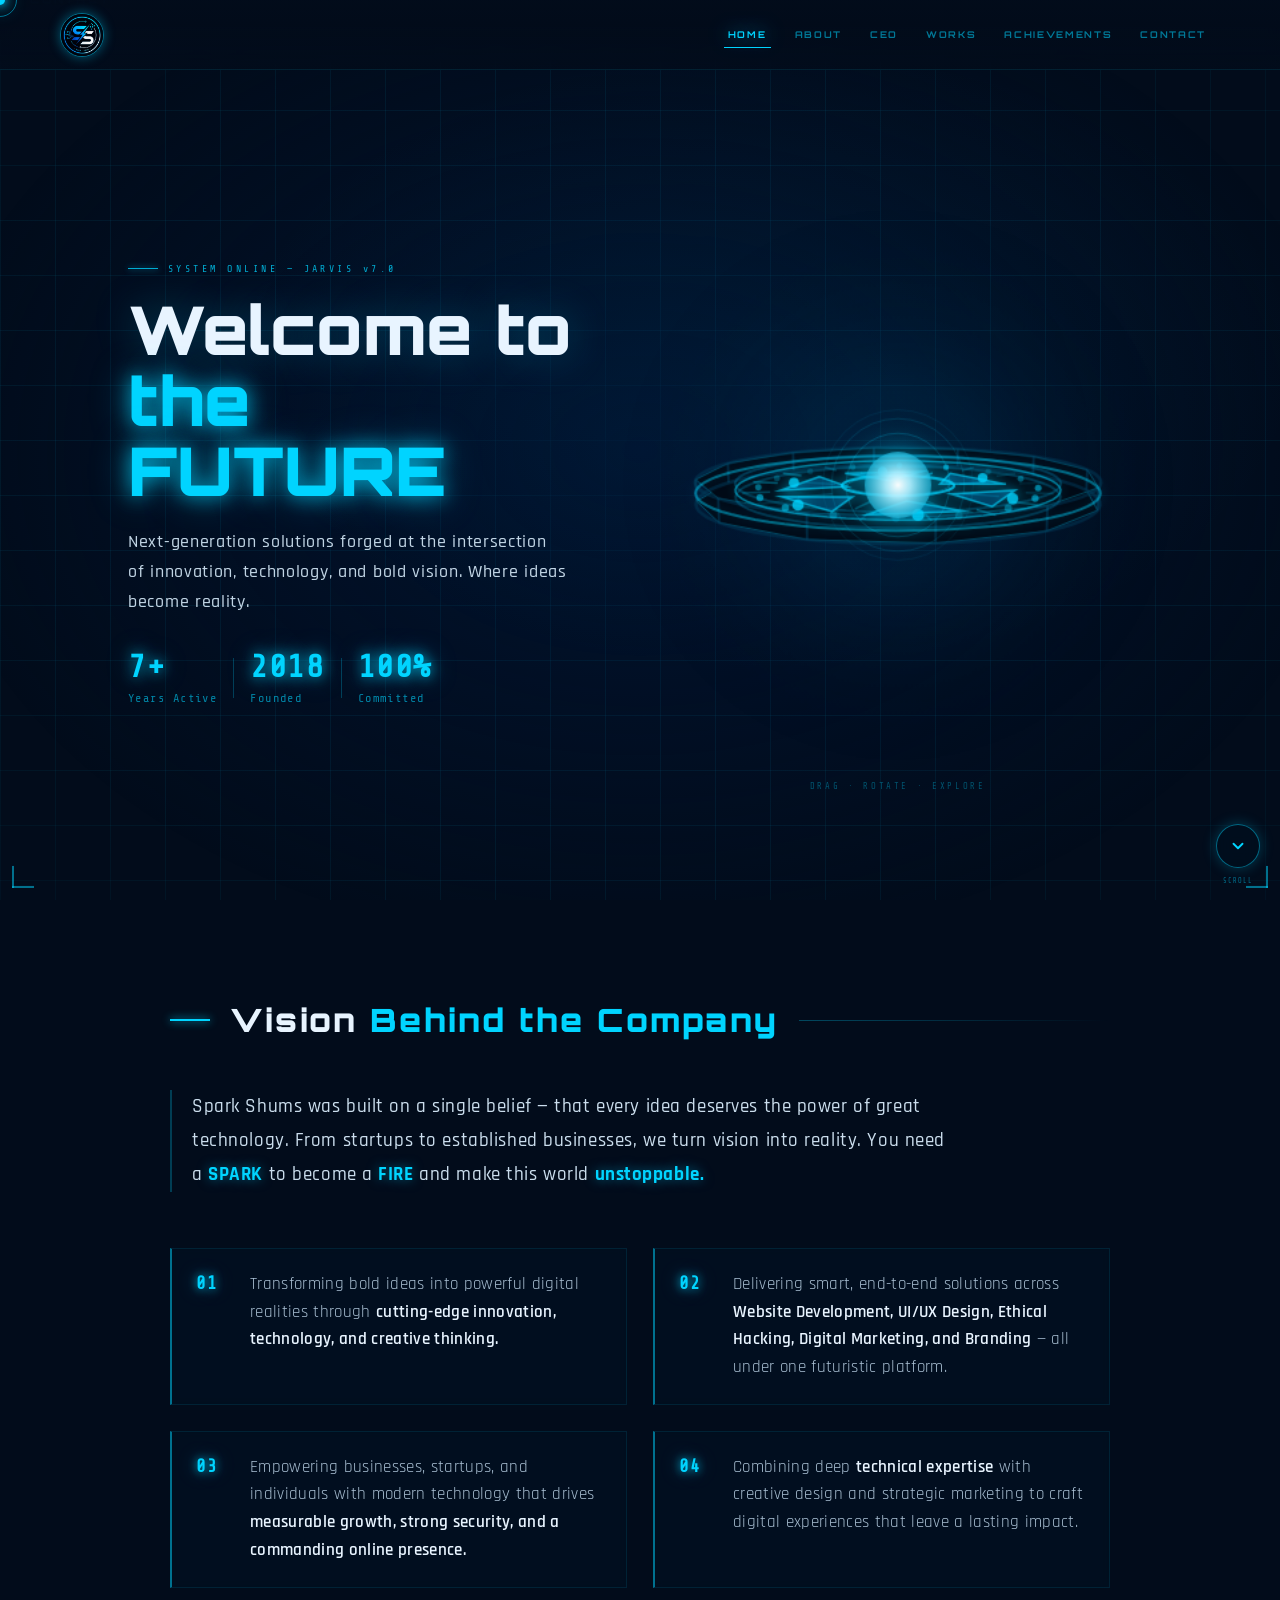
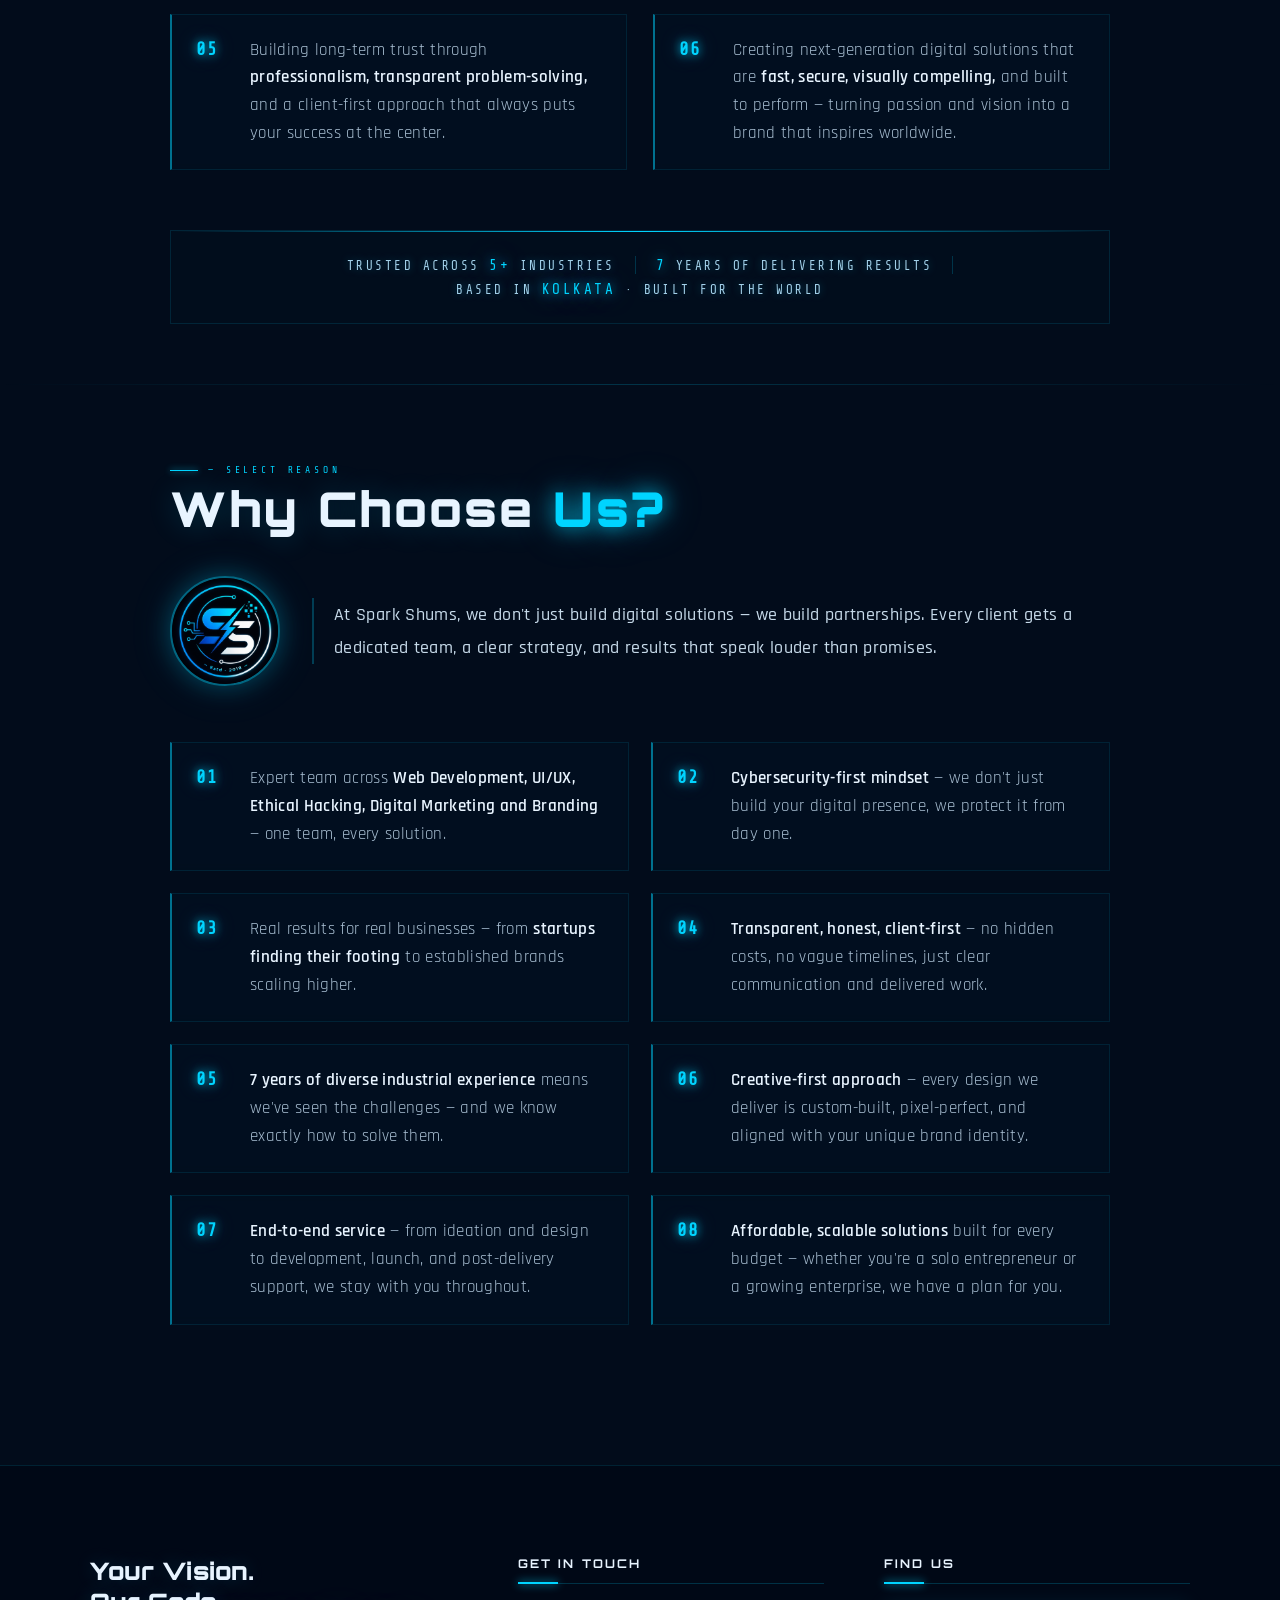
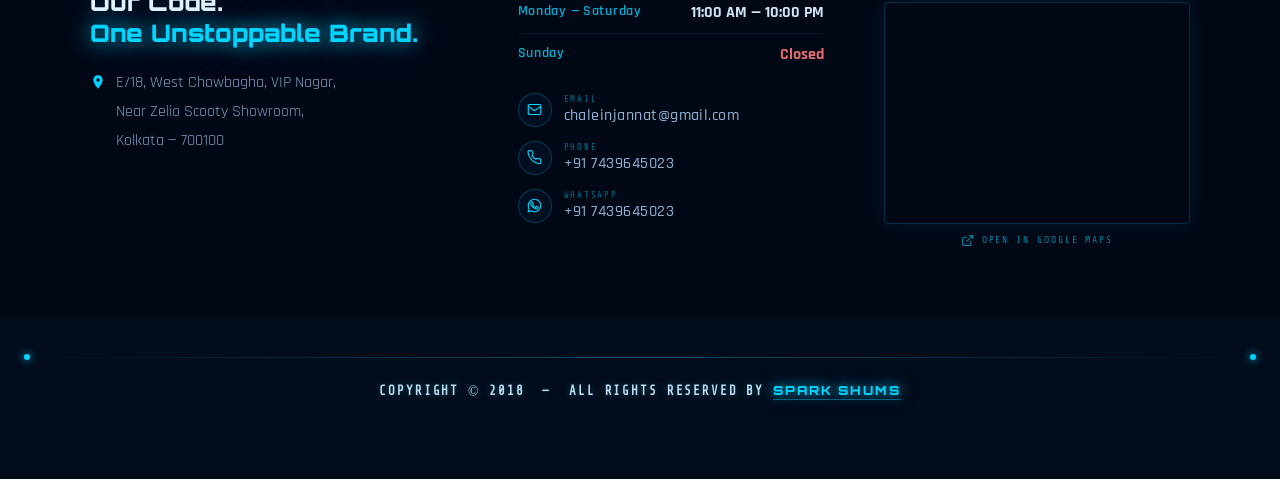
==== commit 021d9b88: "Add files via upload" ====
--- a/index.html
+++ b/index.html
@@ -5,7 +5,7 @@
 <meta name="viewport" content="width=device-width, initial-scale=1.0, maximum-scale=1.0">
 <meta name="theme-color" content="#020c1b">
 <title>Home — Spark Shums</title>
-<link rel="stylesheet" href="style.css">
+<link rel="stylesheet" href="style.css?v=4">
 <style>
 /* ===== HOME PAGE SPECIFIC ===== */
 
--- a/style.css
+++ b/style.css
@@ -41,7 +41,7 @@
   background: var(--blue-glow);
   border-radius: 50%;
   pointer-events: none;
-  z-index: 99999;
+  z-index: 999999;
   transform: translate(-50%,-50%);
   box-shadow: 0 0 10px var(--blue-glow), 0 0 20px var(--blue-glow);
 }
@@ -51,7 +51,7 @@
   border: 1px solid rgba(0,212,255,0.5);
   border-radius: 50%;
   pointer-events: none;
-  z-index: 99998;
+  z-index: 999998;
   transform: translate(-50%,-50%);
   transition: left 0.12s ease, top 0.12s ease;
 }
@@ -384,8 +384,8 @@
   border: 1.5px solid rgba(0,212,255,0.45);
   box-shadow: 0 0 14px rgba(0,212,255,0.25);
   display: flex; align-items: center; justify-content: center;
-  cursor: pointer;
-  z-index: 500;
+  cursor: none;
+  z-index: 100001;
   backdrop-filter: blur(8px);
   -webkit-backdrop-filter: blur(8px);
   transition: box-shadow 0.3s, border-color 0.3s, transform 0.3s;
